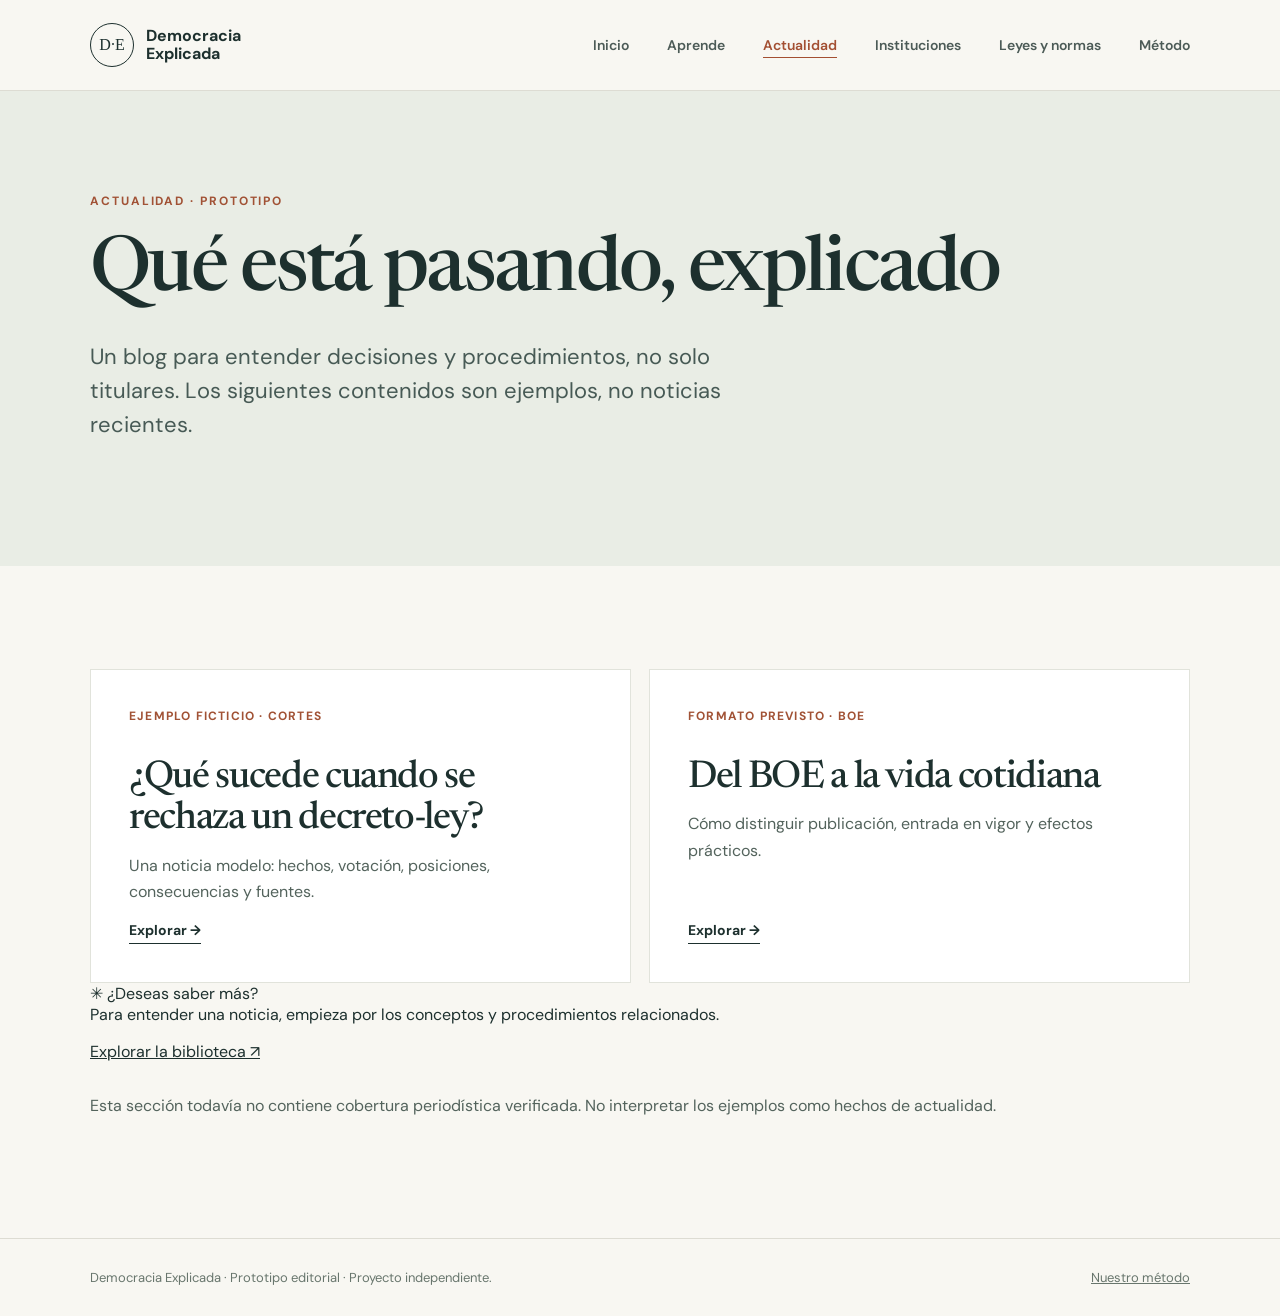
==== actualidad/index.html @ 73832802 "Add hybrid content prototype: actualidad/index.html" ====
<!doctype html><html lang="es"><head><meta charset="utf-8"><meta name="viewport" content="width=device-width, initial-scale=1"><meta name="description" content="Borrador del blog de actualidad política y legislativa."><title>Actualidad · Democracia Explicada</title><link rel="stylesheet" href="../assets/styles.css"><link rel="stylesheet" href="../assets/prototype.css"></head><body><a class="skip" href="#contenido">Saltar al contenido</a><header class="site-header"><div class="container header-inner"><a class="brand" href="../"><span class="mark">D·E</span><span>Democracia<br>Explicada</span></a><nav aria-label="Navegación principal"><a href="../">Inicio</a><a href="../aprende/">Aprende</a><a href="../actualidad/" aria-current="page">Actualidad</a><a href="../instituciones/">Instituciones</a><a href="../normas/">Leyes y normas</a><a href="../metodo/">Método</a></nav></div></header><main id="contenido"><section class="page-intro compact"><div class="container"><p class="eyebrow">Actualidad · Prototipo</p><h1>Qué está pasando, explicado</h1><p class="lead">Un blog para entender decisiones y procedimientos, no solo titulares. Los siguientes contenidos son ejemplos, no noticias recientes.</p></div></section><section class="section"><div class="container"><div class="cards"><article class="card"><span class="card-index">Ejemplo ficticio · Cortes</span><h3>¿Qué sucede cuando se rechaza un decreto-ley?</h3><p>Una noticia modelo: hechos, votación, posiciones, consecuencias y fuentes.</p><a href="../aprende/decreto-ley/">Explorar →</a></article><article class="card"><span class="card-index">Formato previsto · BOE</span><h3>Del BOE a la vida cotidiana</h3><p>Cómo distinguir publicación, entrada en vigor y efectos prácticos.</p><a href="../normas/">Explorar →</a></article></div><aside class="know-more"><span class="know-label">✳ ¿Deseas saber más?</span><p>Para entender una noticia, empieza por los conceptos y procedimientos relacionados.</p><a href="../aprende/">Explorar la biblioteca ↗</a></aside><p class="source-note">Esta sección todavía no contiene cobertura periodística verificada. No interpretar los ejemplos como hechos de actualidad.</p></div></section></main><footer class="site-footer"><div class="container footer-inner"><p>Democracia Explicada · Prototipo editorial · Proyecto independiente.</p><a href="../metodo/">Nuestro método</a></div></footer></body></html>
---- assets/styles.css ----
@import url('https://fonts.googleapis.com/css2?family=DM+Sans:wght@400;500;600;700&family=Newsreader:opsz,wght@6..72,400;6..72,500;6..72,600&display=swap');
:root{font-family:'DM Sans',Arial,sans-serif;color:#1d302e;background:#f8f7f2}*{box-sizing:border-box}body{margin:0}a{color:inherit}a:focus-visible{outline:3px solid #b45c3e;outline-offset:4px}.container{width:min(1100px,calc(100% - 40px));margin:auto}.narrow{max-width:770px}.skip{position:absolute;top:-100px;left:12px;background:white;padding:12px;z-index:2}.skip:focus{top:12px}.site-header{border-bottom:1px solid #dddcd3}.header-inner{display:flex;align-items:center;justify-content:space-between;gap:24px;min-height:90px}.brand{display:flex;align-items:center;gap:12px;text-decoration:none;font-weight:700;line-height:1.1}.mark{display:grid;place-items:center;width:44px;height:44px;border:1px solid #1d302e;border-radius:50%;font:16px Georgia,serif}nav{display:flex;gap:clamp(15px,3vw,38px);flex-wrap:wrap}nav a{text-decoration:none;font-size:14px;font-weight:600;color:#4c5b57}nav a:hover,nav a[aria-current]{color:#a34f32}nav a[aria-current]{text-decoration:underline;text-underline-offset:7px}.hero,.page-intro{background:#e9ede5;padding:clamp(65px,8vw,115px) 0}.hero-grid{display:grid;grid-template-columns:1.7fr .7fr;gap:clamp(35px,7vw,95px);align-items:end}.eyebrow{text-transform:uppercase;letter-spacing:.16em;font-size:12px;font-weight:700;color:#a15235;margin:0 0 24px}h1,h2,h3,p{margin-top:0}h1,h2,h3{font-family:Newsreader,Georgia,serif;font-weight:500;letter-spacing:-.035em}h1{font-size:clamp(52px,7vw,90px);line-height:1.03;margin-bottom:28px}h1 em{color:#a65639;font-weight:400}.page-intro h1{font-size:clamp(48px,6vw,76px)}.lead{font-size:clamp(18px,2vw,22px);line-height:1.55;color:#475a55;max-width:680px}.actions{display:flex;align-items:center;gap:28px;flex-wrap:wrap;margin-top:36px}.button{background:#1d4037;color:white;padding:16px 24px;text-decoration:none;border-radius:3px;font-size:14px;font-weight:700}.button:hover{background:#2c594c}.text-link,.card a,.aside a{font-size:14px;font-weight:700;text-decoration:none;border-bottom:1px solid currentColor;padding-bottom:4px}.text-link:hover,.card a:hover,.aside a:hover{color:#a15235}.aside{border-top:1px solid #9caea2;padding-top:22px;max-width:320px}.aside h2{font-size:28px;margin:34px 0 12px}.aside p{line-height:1.65;color:#40544e}.section{padding:clamp(65px,8vw,110px) 0}.section-heading{max-width:650px;margin-bottom:36px}.section-heading h2,.band h2{font-size:clamp(34px,4.5vw,58px);line-height:1.1}.section-heading p{line-height:1.6;color:#586660}.cards{display:grid;grid-template-columns:repeat(2,1fr);gap:18px}.cards.three{grid-template-columns:repeat(3,1fr)}.card{background:white;border:1px solid #e1e3db;padding:clamp(24px,3vw,38px);min-height:275px;display:flex;flex-direction:column;align-items:flex-start}.card-index{font-size:12px;color:#a15235;letter-spacing:.1em;text-transform:uppercase;font-weight:700}.card h3{font-size:clamp(29px,3vw,40px);line-height:1.08;margin:34px 0 12px}.card p{line-height:1.65;color:#53635c}.card a{margin-top:auto}.band{background:#193c35;color:#f8f7f2;padding:65px 0}.band-inner{display:grid;grid-template-columns:1.2fr .8fr;gap:70px;align-items:end}.band .eyebrow{color:#e6b99d}.band p:last-child{line-height:1.7;color:#d0dfd4}.site-footer{border-top:1px solid #dddcd3;padding:30px 0;color:#68766d;font-size:13px}.footer-inner{display:flex;justify-content:space-between;gap:15px;flex-wrap:wrap}.footer-inner p{margin:0}.empty{background:white;border-left:4px solid #a65639;padding:clamp(28px,5vw,55px)}.empty h2,.prose h2{font-size:40px}.empty p:not(.eyebrow),.prose p,.source-note{line-height:1.7;color:#53635c}.source-note{margin-top:30px}.principles{padding-left:24px}.principles li{padding:0 0 19px 8px;line-height:1.7;color:#43564f}.principles strong{color:#1d302e}@media(max-width:760px){.header-inner{align-items:flex-start;flex-direction:column;padding:19px 0}.hero-grid,.band-inner,.cards,.cards.three{grid-template-columns:1fr}.aside{max-width:none}.card{min-height:225px}.band-inner{gap:18px}}@media(prefers-reduced-motion:reduce){html{scroll-behavior:auto}}
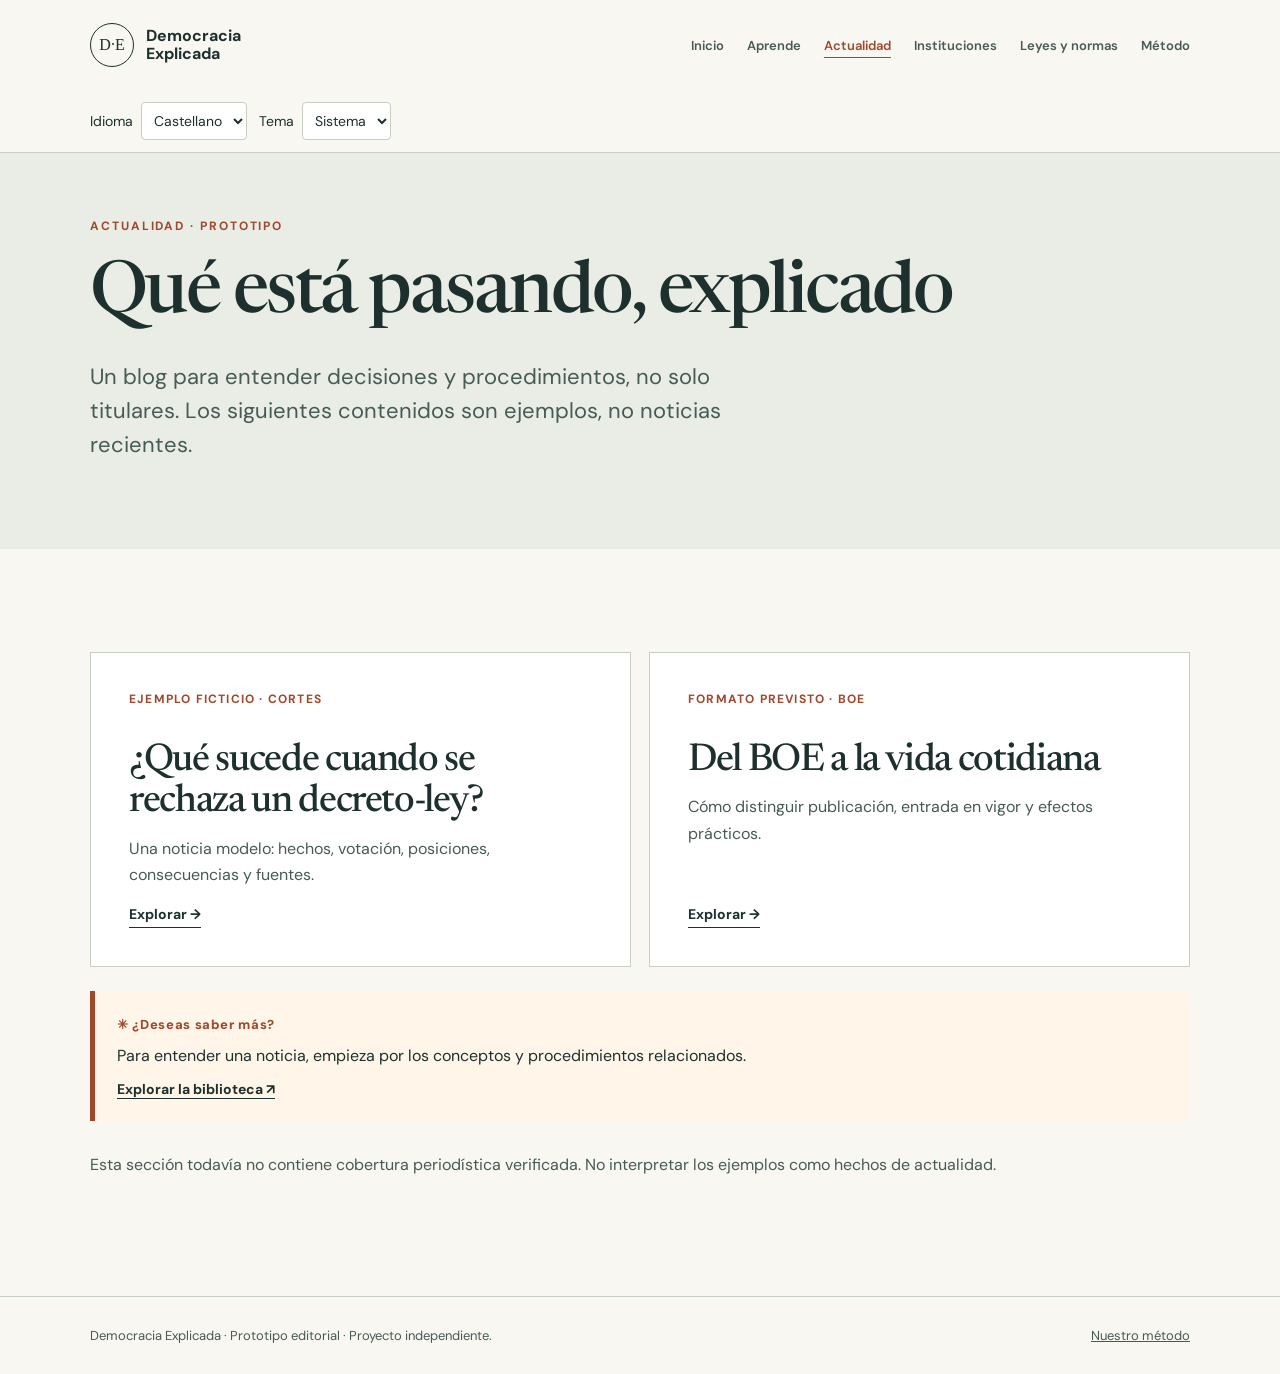
==== commit 5c8dc9bc: "Añade temas de lectura y base multilingüe con fallback explícito" ====
--- a/actualidad/index.html
+++ b/actualidad/index.html
@@ -1 +1 @@
-<!doctype html><html lang="es"><head><meta charset="utf-8"><meta name="viewport" content="width=device-width, initial-scale=1"><meta name="description" content="Borrador del blog de actualidad política y legislativa."><title>Actualidad · Democracia Explicada</title><link rel="stylesheet" href="../assets/styles.css"><link rel="stylesheet" href="../assets/prototype.css"></head><body><a class="skip" href="#contenido">Saltar al contenido</a><header class="site-header"><div class="container header-inner"><a class="brand" href="../"><span class="mark">D·E</span><span>Democracia<br>Explicada</span></a><nav aria-label="Navegación principal"><a href="../">Inicio</a><a href="../aprende/">Aprende</a><a href="../actualidad/" aria-current="page">Actualidad</a><a href="../instituciones/">Instituciones</a><a href="../normas/">Leyes y normas</a><a href="../metodo/">Método</a></nav></div></header><main id="contenido"><section class="page-intro compact"><div class="container"><p class="eyebrow">Actualidad · Prototipo</p><h1>Qué está pasando, explicado</h1><p class="lead">Un blog para entender decisiones y procedimientos, no solo titulares. Los siguientes contenidos son ejemplos, no noticias recientes.</p></div></section><section class="section"><div class="container"><div class="cards"><article class="card"><span class="card-index">Ejemplo ficticio · Cortes</span><h3>¿Qué sucede cuando se rechaza un decreto-ley?</h3><p>Una noticia modelo: hechos, votación, posiciones, consecuencias y fuentes.</p><a href="../aprende/decreto-ley/">Explorar →</a></article><article class="card"><span class="card-index">Formato previsto · BOE</span><h3>Del BOE a la vida cotidiana</h3><p>Cómo distinguir publicación, entrada en vigor y efectos prácticos.</p><a href="../normas/">Explorar →</a></article></div><aside class="know-more"><span class="know-label">✳ ¿Deseas saber más?</span><p>Para entender una noticia, empieza por los conceptos y procedimientos relacionados.</p><a href="../aprende/">Explorar la biblioteca ↗</a></aside><p class="source-note">Esta sección todavía no contiene cobertura periodística verificada. No interpretar los ejemplos como hechos de actualidad.</p></div></section></main><footer class="site-footer"><div class="container footer-inner"><p>Democracia Explicada · Prototipo editorial · Proyecto independiente.</p><a href="../metodo/">Nuestro método</a></div></footer></body></html>+<!doctype html><html lang="es"><head><meta charset="utf-8"><meta name="viewport" content="width=device-width, initial-scale=1"><meta name="description" content="Borrador del blog de actualidad política y legislativa."><title>Actualidad · Democracia Explicada</title><link rel="stylesheet" href="../assets/styles.css"><link rel="stylesheet" href="../assets/prototype.css"><link rel="stylesheet" href="../assets/preferences.css"><script src="../assets/theme.js"></script><script defer src="../assets/locales.js"></script><script defer src="../assets/preferences.js"></script></head><body><a class="skip" href="#contenido" data-i18n="skip">Saltar al contenido</a><header class="site-header"><div class="container header-inner"><a class="brand" href="../"><span class="mark">D·E</span><span>Democracia<br>Explicada</span></a><nav aria-label="Navegación principal"><a href="../" data-i18n="home">Inicio</a><a href="../aprende/" data-i18n="learn">Aprende</a><a href="../actualidad/" aria-current="page" data-i18n="news">Actualidad</a><a href="../instituciones/" data-i18n="institutions">Instituciones</a><a href="../normas/" data-i18n="laws">Leyes y normas</a><a href="../metodo/" data-i18n="method">Método</a></nav></div><div class="container preferences" lang="es"><label><span data-i18n="language">Idioma</span><select id="language"><option value="es" lang="es">Castellano</option><option value="ca" lang="ca">Català</option><option value="gl" lang="gl">Galego</option><option value="eu" lang="eu">Euskara</option><option value="ca-valencia" lang="ca-valencia">Valencià</option><option value="en" lang="en">English</option></select></label><label><span data-i18n="theme">Tema</span><select id="theme"><option value="system" data-i18n="system">Sistema</option><option value="light" data-i18n="light">Claro</option><option value="dark" data-i18n="dark">Oscuro</option></select></label></div></header><div class="translation-notice" role="status" hidden></div><main id="contenido" lang="es"><section class="page-intro compact"><div class="container"><p class="eyebrow">Actualidad · Prototipo</p><h1>Qué está pasando, explicado</h1><p class="lead">Un blog para entender decisiones y procedimientos, no solo titulares. Los siguientes contenidos son ejemplos, no noticias recientes.</p></div></section><section class="section"><div class="container"><div class="cards"><article class="card"><span class="card-index">Ejemplo ficticio · Cortes</span><h3>¿Qué sucede cuando se rechaza un decreto-ley?</h3><p>Una noticia modelo: hechos, votación, posiciones, consecuencias y fuentes.</p><a href="../aprende/decreto-ley/">Explorar →</a></article><article class="card"><span class="card-index">Formato previsto · BOE</span><h3>Del BOE a la vida cotidiana</h3><p>Cómo distinguir publicación, entrada en vigor y efectos prácticos.</p><a href="../normas/">Explorar →</a></article></div><aside class="know-more"><span class="know-label">✳ ¿Deseas saber más?</span><p>Para entender una noticia, empieza por los conceptos y procedimientos relacionados.</p><a href="../aprende/">Explorar la biblioteca ↗</a></aside><p class="source-note">Esta sección todavía no contiene cobertura periodística verificada. No interpretar los ejemplos como hechos de actualidad.</p></div></section></main><footer class="site-footer"><div class="container footer-inner"><p>Democracia Explicada · Prototipo editorial · Proyecto independiente.</p><a href="../metodo/" data-i18n="ourMethod">Nuestro método</a></div></footer></body></html>
--- a/assets/styles.css
+++ b/assets/styles.css
@@ -1,2 +1,2 @@
 @import url('https://fonts.googleapis.com/css2?family=DM+Sans:wght@400;500;600;700&family=Newsreader:opsz,wght@6..72,400;6..72,500;6..72,600&display=swap');
-:root{font-family:'DM Sans',Arial,sans-serif;color:#1d302e;background:#f8f7f2}*{box-sizing:border-box}body{margin:0}a{color:inherit}a:focus-visible{outline:3px solid #b45c3e;outline-offset:4px}.container{width:min(1100px,calc(100% - 40px));margin:auto}.narrow{max-width:770px}.skip{position:absolute;top:-100px;left:12px;background:white;padding:12px;z-index:2}.skip:focus{top:12px}.site-header{border-bottom:1px solid #dddcd3}.header-inner{display:flex;align-items:center;justify-content:space-between;gap:24px;min-height:90px}.brand{display:flex;align-items:center;gap:12px;text-decoration:none;font-weight:700;line-height:1.1}.mark{display:grid;place-items:center;width:44px;height:44px;border:1px solid #1d302e;border-radius:50%;font:16px Georgia,serif}nav{display:flex;gap:clamp(15px,3vw,38px);flex-wrap:wrap}nav a{text-decoration:none;font-size:14px;font-weight:600;color:#4c5b57}nav a:hover,nav a[aria-current]{color:#a34f32}nav a[aria-current]{text-decoration:underline;text-underline-offset:7px}.hero,.page-intro{background:#e9ede5;padding:clamp(65px,8vw,115px) 0}.hero-grid{display:grid;grid-template-columns:1.7fr .7fr;gap:clamp(35px,7vw,95px);align-items:end}.eyebrow{text-transform:uppercase;letter-spacing:.16em;font-size:12px;font-weight:700;color:#a15235;margin:0 0 24px}h1,h2,h3,p{margin-top:0}h1,h2,h3{font-family:Newsreader,Georgia,serif;font-weight:500;letter-spacing:-.035em}h1{font-size:clamp(52px,7vw,90px);line-height:1.03;margin-bottom:28px}h1 em{color:#a65639;font-weight:400}.page-intro h1{font-size:clamp(48px,6vw,76px)}.lead{font-size:clamp(18px,2vw,22px);line-height:1.55;color:#475a55;max-width:680px}.actions{display:flex;align-items:center;gap:28px;flex-wrap:wrap;margin-top:36px}.button{background:#1d4037;color:white;padding:16px 24px;text-decoration:none;border-radius:3px;font-size:14px;font-weight:700}.button:hover{background:#2c594c}.text-link,.card a,.aside a{font-size:14px;font-weight:700;text-decoration:none;border-bottom:1px solid currentColor;padding-bottom:4px}.text-link:hover,.card a:hover,.aside a:hover{color:#a15235}.aside{border-top:1px solid #9caea2;padding-top:22px;max-width:320px}.aside h2{font-size:28px;margin:34px 0 12px}.aside p{line-height:1.65;color:#40544e}.section{padding:clamp(65px,8vw,110px) 0}.section-heading{max-width:650px;margin-bottom:36px}.section-heading h2,.band h2{font-size:clamp(34px,4.5vw,58px);line-height:1.1}.section-heading p{line-height:1.6;color:#586660}.cards{display:grid;grid-template-columns:repeat(2,1fr);gap:18px}.cards.three{grid-template-columns:repeat(3,1fr)}.card{background:white;border:1px solid #e1e3db;padding:clamp(24px,3vw,38px);min-height:275px;display:flex;flex-direction:column;align-items:flex-start}.card-index{font-size:12px;color:#a15235;letter-spacing:.1em;text-transform:uppercase;font-weight:700}.card h3{font-size:clamp(29px,3vw,40px);line-height:1.08;margin:34px 0 12px}.card p{line-height:1.65;color:#53635c}.card a{margin-top:auto}.band{background:#193c35;color:#f8f7f2;padding:65px 0}.band-inner{display:grid;grid-template-columns:1.2fr .8fr;gap:70px;align-items:end}.band .eyebrow{color:#e6b99d}.band p:last-child{line-height:1.7;color:#d0dfd4}.site-footer{border-top:1px solid #dddcd3;padding:30px 0;color:#68766d;font-size:13px}.footer-inner{display:flex;justify-content:space-between;gap:15px;flex-wrap:wrap}.footer-inner p{margin:0}.empty{background:white;border-left:4px solid #a65639;padding:clamp(28px,5vw,55px)}.empty h2,.prose h2{font-size:40px}.empty p:not(.eyebrow),.prose p,.source-note{line-height:1.7;color:#53635c}.source-note{margin-top:30px}.principles{padding-left:24px}.principles li{padding:0 0 19px 8px;line-height:1.7;color:#43564f}.principles strong{color:#1d302e}@media(max-width:760px){.header-inner{align-items:flex-start;flex-direction:column;padding:19px 0}.hero-grid,.band-inner,.cards,.cards.three{grid-template-columns:1fr}.aside{max-width:none}.card{min-height:225px}.band-inner{gap:18px}}@media(prefers-reduced-motion:reduce){html{scroll-behavior:auto}}
+:root{font-family:'DM Sans',Arial,sans-serif;color:var(--text);background:var(--background)}*{box-sizing:border-box}body{margin:0}a{color:inherit}a:focus-visible{outline:3px solid var(--accent);outline-offset:4px}.container{width:min(1100px,calc(100% - 40px));margin:auto}.narrow{max-width:770px}.skip{position:absolute;top:-100px;left:12px;background:var(--surface);padding:12px;z-index:2}.skip:focus{top:12px}.site-header{border-bottom:1px solid var(--border)}.header-inner{display:flex;align-items:center;justify-content:space-between;gap:24px;min-height:90px}.brand{display:flex;align-items:center;gap:12px;text-decoration:none;font-weight:700;line-height:1.1}.mark{display:grid;place-items:center;width:44px;height:44px;border:1px solid var(--text);border-radius:50%;font:16px Georgia,serif}nav{display:flex;gap:clamp(15px,3vw,38px);flex-wrap:wrap}nav a{text-decoration:none;font-size:14px;font-weight:600;color:var(--muted)}nav a:hover,nav a[aria-current]{color:var(--accent)}nav a[aria-current]{text-decoration:underline;text-underline-offset:7px}.hero,.page-intro{background:var(--intro);padding:clamp(65px,8vw,115px) 0}.hero-grid{display:grid;grid-template-columns:1.7fr .7fr;gap:clamp(35px,7vw,95px);align-items:end}.eyebrow{text-transform:uppercase;letter-spacing:.16em;font-size:12px;font-weight:700;color:var(--accent);margin:0 0 24px}h1,h2,h3,p{margin-top:0}h1,h2,h3{font-family:Newsreader,Georgia,serif;font-weight:500;letter-spacing:-.035em}h1{font-size:clamp(52px,7vw,90px);line-height:1.03;margin-bottom:28px}h1 em{color:var(--accent);font-weight:400}.page-intro h1{font-size:clamp(48px,6vw,76px)}.lead{font-size:clamp(18px,2vw,22px);line-height:1.55;color:var(--muted);max-width:680px}.actions{display:flex;align-items:center;gap:28px;flex-wrap:wrap;margin-top:36px}.button{background:var(--button);color:white;padding:16px 24px;text-decoration:none;border-radius:3px;font-size:14px;font-weight:700}.button:hover{background:var(--button-hover)}.text-link,.card a,.aside a{font-size:14px;font-weight:700;text-decoration:none;border-bottom:1px solid currentColor;padding-bottom:4px}.text-link:hover,.card a:hover,.aside a:hover{color:var(--accent)}.aside{border-top:1px solid var(--border);padding-top:22px;max-width:320px}.aside h2{font-size:28px;margin:34px 0 12px}.aside p{line-height:1.65;color:var(--muted)}.section{padding:clamp(65px,8vw,110px) 0}.section-heading{max-width:650px;margin-bottom:36px}.section-heading h2,.band h2{font-size:clamp(34px,4.5vw,58px);line-height:1.1}.section-heading p{line-height:1.6;color:var(--muted)}.cards{display:grid;grid-template-columns:repeat(2,1fr);gap:18px}.cards.three{grid-template-columns:repeat(3,1fr)}.card{background:var(--surface);border:1px solid var(--border);padding:clamp(24px,3vw,38px);min-height:275px;display:flex;flex-direction:column;align-items:flex-start}.card-index{font-size:12px;color:var(--accent);letter-spacing:.1em;text-transform:uppercase;font-weight:700}.card h3{font-size:clamp(29px,3vw,40px);line-height:1.08;margin:34px 0 12px}.card p{line-height:1.65;color:var(--muted)}.card a{margin-top:auto}.band{background:#193c35;color:#f8f7f2;padding:65px 0}.band-inner{display:grid;grid-template-columns:1.2fr .8fr;gap:70px;align-items:end}.band .eyebrow{color:#e6b99d}.band p:last-child{line-height:1.7;color:#d0dfd4}.site-footer{border-top:1px solid var(--border);padding:30px 0;color:var(--muted);font-size:13px}.footer-inner{display:flex;justify-content:space-between;gap:15px;flex-wrap:wrap}.footer-inner p{margin:0}.empty{background:var(--surface);border-left:4px solid var(--accent);padding:clamp(28px,5vw,55px)}.empty h2,.prose h2{font-size:40px}.empty p:not(.eyebrow),.prose p,.source-note{line-height:1.7;color:var(--muted)}.source-note{margin-top:30px}.principles{padding-left:24px}.principles li{padding:0 0 19px 8px;line-height:1.7;color:var(--muted)}.principles strong{color:var(--text)}@media(max-width:760px){.header-inner{align-items:flex-start;flex-direction:column;padding:19px 0}.hero-grid,.band-inner,.cards,.cards.three{grid-template-columns:1fr}.aside{max-width:none}.card{min-height:225px}.band-inner{gap:18px}}@media(prefers-reduced-motion:reduce){html{scroll-behavior:auto}}
--- a/assets/prototype.css
+++ b/assets/prototype.css
@@ -0,0 +1,2 @@
+/* Estilos del borrador híbrido. Se cargan sobre los estilos originales. */
+.header-inner{padding-block:12px}.header-inner nav{gap:clamp(10px,1.8vw,24px)}.header-inner nav a{font-size:13px}.hero{background:linear-gradient(125deg,var(--intro),var(--intro-end))}.hero h1{max-width:850px}.hero .aside{background:var(--warm);padding:24px;border:1px solid var(--border);max-width:380px}.compact{padding:65px 0}.compact h1{font-size:clamp(42px,6vw,72px)}.know-more{background:var(--warm);border-left:5px solid var(--accent);padding:22px;margin:24px 0;color:var(--text)}.know-label{font-size:13px;letter-spacing:.05em;font-weight:800;color:var(--accent)}.know-more p{margin:10px 0;line-height:1.5}.know-more a{font-size:14px;font-weight:700;text-decoration:underline;text-underline-offset:4px}.light-link{color:white;font-weight:700}.learning-path{list-style:none;counter-reset:steps;padding:0;display:grid;gap:12px;margin-bottom:80px}.learning-path li{display:flex;justify-content:space-between;gap:16px;flex-wrap:wrap;background:var(--surface);border:1px solid var(--border);padding:22px}.learning-path span{color:var(--muted)}.article-layout{display:grid;grid-template-columns:minmax(0,2fr) minmax(220px,1fr);gap:65px}.prose h2{margin-top:38px}.article-sidebar{align-self:start;background:var(--intro);padding:24px;display:grid;gap:18px}.article-sidebar a{font-size:14px}.card{min-height:245px}@media(max-width:850px){.article-layout{grid-template-columns:1fr}.header-inner nav{gap:14px}.hero-grid{grid-template-columns:1fr}.hero .aside{max-width:none}}
--- a/assets/preferences.css
+++ b/assets/preferences.css
@@ -0,0 +1,4 @@
+
+:root{color-scheme:light;--text:#1d302e;--background:#f8f7f2;--surface:#fff;--muted:#475a55;--border:#c7cec4;--intro:#e9ede5;--intro-end:#f5eee3;--warm:#fff6e9;--accent:#9e482c;--button:#1d4037;--button-hover:#2c594c}
+:root[data-theme="dark"]{color-scheme:dark;--text:#e8eee9;--background:#121c19;--surface:#1c2924;--muted:#bdcdc2;--border:#52655a;--intro:#203129;--intro-end:#2d2b23;--warm:#302a20;--accent:#f0ad88;--button:#285547;--button-hover:#326b59}
+.preferences{display:flex;gap:12px;flex-wrap:wrap;padding-block:12px;align-items:center}.preferences label{display:flex;gap:8px;align-items:center;font-size:14px}.preferences select{font:inherit;padding:8px;max-width:100%;border:1px solid var(--border);border-radius:4px;background:var(--surface);color:var(--text)}select:focus-visible{outline:3px solid var(--accent);outline-offset:3px}.translation-notice{padding:14px 20px;border-bottom:1px solid var(--border);background:var(--warm);color:var(--text);font-size:14px}.translation-notice[hidden]{display:none}
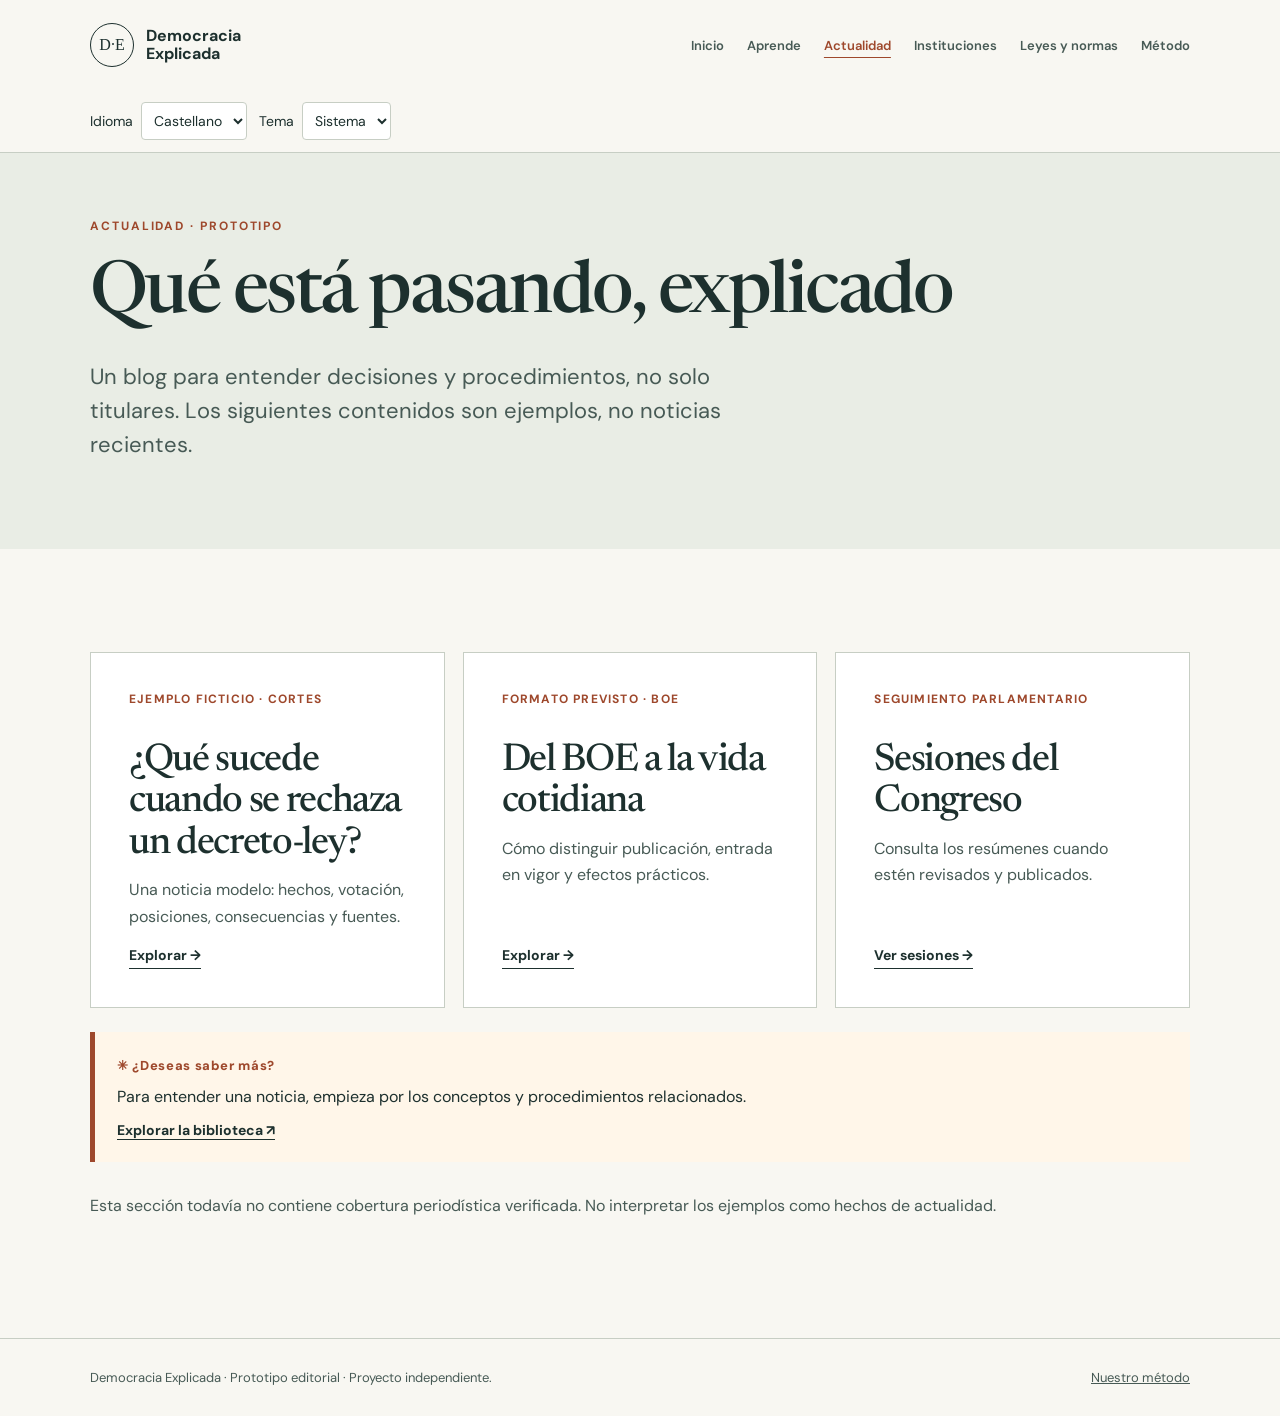
==== commit 3296dc31: "Se unificó la navegación principal en seis secciones. La página de sesiones del Congreso ahora se al" ====
--- a/actualidad/index.html
+++ b/actualidad/index.html
@@ -1 +1 @@
-<!doctype html><html lang="es"><head><meta charset="utf-8"><meta name="viewport" content="width=device-width, initial-scale=1"><meta name="description" content="Borrador del blog de actualidad política y legislativa."><title>Actualidad · Democracia Explicada</title><link rel="stylesheet" href="../assets/styles.css"><link rel="stylesheet" href="../assets/prototype.css"><link rel="stylesheet" href="../assets/preferences.css"><script src="../assets/theme.js"></script><script defer src="../assets/locales.js"></script><script defer src="../assets/preferences.js"></script></head><body><a class="skip" href="#contenido" data-i18n="skip">Saltar al contenido</a><header class="site-header"><div class="container header-inner"><a class="brand" href="../"><span class="mark">D·E</span><span>Democracia<br>Explicada</span></a><nav aria-label="Navegación principal"><a href="../" data-i18n="home">Inicio</a><a href="../aprende/" data-i18n="learn">Aprende</a><a href="../actualidad/" aria-current="page" data-i18n="news">Actualidad</a><a href="../instituciones/" data-i18n="institutions">Instituciones</a><a href="../normas/" data-i18n="laws">Leyes y normas</a><a href="../metodo/" data-i18n="method">Método</a></nav></div><div class="container preferences" lang="es"><label><span data-i18n="language">Idioma</span><select id="language"><option value="es" lang="es">Castellano</option><option value="ca" lang="ca">Català</option><option value="gl" lang="gl">Galego</option><option value="eu" lang="eu">Euskara</option><option value="ca-valencia" lang="ca-valencia">Valencià</option><option value="en" lang="en">English</option></select></label><label><span data-i18n="theme">Tema</span><select id="theme"><option value="system" data-i18n="system">Sistema</option><option value="light" data-i18n="light">Claro</option><option value="dark" data-i18n="dark">Oscuro</option></select></label></div></header><div class="translation-notice" role="status" hidden></div><main id="contenido" lang="es"><section class="page-intro compact"><div class="container"><p class="eyebrow">Actualidad · Prototipo</p><h1>Qué está pasando, explicado</h1><p class="lead">Un blog para entender decisiones y procedimientos, no solo titulares. Los siguientes contenidos son ejemplos, no noticias recientes.</p></div></section><section class="section"><div class="container"><div class="cards"><article class="card"><span class="card-index">Ejemplo ficticio · Cortes</span><h3>¿Qué sucede cuando se rechaza un decreto-ley?</h3><p>Una noticia modelo: hechos, votación, posiciones, consecuencias y fuentes.</p><a href="../aprende/decreto-ley/">Explorar →</a></article><article class="card"><span class="card-index">Formato previsto · BOE</span><h3>Del BOE a la vida cotidiana</h3><p>Cómo distinguir publicación, entrada en vigor y efectos prácticos.</p><a href="../normas/">Explorar →</a></article></div><aside class="know-more"><span class="know-label">✳ ¿Deseas saber más?</span><p>Para entender una noticia, empieza por los conceptos y procedimientos relacionados.</p><a href="../aprende/">Explorar la biblioteca ↗</a></aside><p class="source-note">Esta sección todavía no contiene cobertura periodística verificada. No interpretar los ejemplos como hechos de actualidad.</p></div></section></main><footer class="site-footer"><div class="container footer-inner"><p>Democracia Explicada · Prototipo editorial · Proyecto independiente.</p><a href="../metodo/" data-i18n="ourMethod">Nuestro método</a></div></footer></body></html>+<!doctype html><html lang="es"><head><meta charset="utf-8"><meta name="viewport" content="width=device-width, initial-scale=1"><meta name="description" content="Borrador del blog de actualidad política y legislativa."><title>Actualidad · Democracia Explicada</title><link rel="stylesheet" href="../assets/styles.css"><link rel="stylesheet" href="../assets/prototype.css"><link rel="stylesheet" href="../assets/preferences.css"><script src="../assets/theme.js"></script><script defer src="../assets/locales.js"></script><script defer src="../assets/preferences.js"></script></head><body><a class="skip" href="#contenido" data-i18n="skip">Saltar al contenido</a><header class="site-header"><div class="container header-inner"><a class="brand" href="../"><span class="mark">D·E</span><span>Democracia<br>Explicada</span></a><nav aria-label="Navegación principal"><a href="../" data-i18n="home">Inicio</a><a href="../aprende/" data-i18n="learn">Aprende</a><a href="../actualidad/" aria-current="page" data-i18n="news">Actualidad</a><a href="../instituciones/" data-i18n="institutions">Instituciones</a><a href="../normas/" data-i18n="laws">Leyes y normas</a><a href="../metodo/" data-i18n="method">Método</a></nav></div><div class="container preferences" lang="es"><label><span data-i18n="language">Idioma</span><select id="language"><option value="es" lang="es">Castellano</option><option value="ca" lang="ca">Català</option><option value="gl" lang="gl">Galego</option><option value="eu" lang="eu">Euskara</option><option value="ca-valencia" lang="ca-valencia">Valencià</option><option value="en" lang="en">English</option></select></label><label><span data-i18n="theme">Tema</span><select id="theme"><option value="system" data-i18n="system">Sistema</option><option value="light" data-i18n="light">Claro</option><option value="dark" data-i18n="dark">Oscuro</option></select></label></div></header><div class="translation-notice" role="status" hidden></div><main id="contenido" lang="es"><section class="page-intro compact"><div class="container"><p class="eyebrow">Actualidad · Prototipo</p><h1>Qué está pasando, explicado</h1><p class="lead">Un blog para entender decisiones y procedimientos, no solo titulares. Los siguientes contenidos son ejemplos, no noticias recientes.</p></div></section><section class="section"><div class="container"><div class="cards three"><article class="card"><span class="card-index">Ejemplo ficticio · Cortes</span><h3>¿Qué sucede cuando se rechaza un decreto-ley?</h3><p>Una noticia modelo: hechos, votación, posiciones, consecuencias y fuentes.</p><a href="../aprende/decreto-ley/">Explorar →</a></article><article class="card"><span class="card-index">Formato previsto · BOE</span><h3>Del BOE a la vida cotidiana</h3><p>Cómo distinguir publicación, entrada en vigor y efectos prácticos.</p><a href="../normas/">Explorar →</a></article><article class="card"><span class="card-index">Seguimiento parlamentario</span><h3>Sesiones del Congreso</h3><p>Consulta los resúmenes cuando estén revisados y publicados.</p><a href="../sesiones/">Ver sesiones →</a></article></div><aside class="know-more"><span class="know-label">✳ ¿Deseas saber más?</span><p>Para entender una noticia, empieza por los conceptos y procedimientos relacionados.</p><a href="../aprende/">Explorar la biblioteca ↗</a></aside><p class="source-note">Esta sección todavía no contiene cobertura periodística verificada. No interpretar los ejemplos como hechos de actualidad.</p></div></section></main><footer class="site-footer"><div class="container footer-inner"><p>Democracia Explicada · Prototipo editorial · Proyecto independiente.</p><a href="../metodo/" data-i18n="ourMethod">Nuestro método</a></div></footer></body></html>
